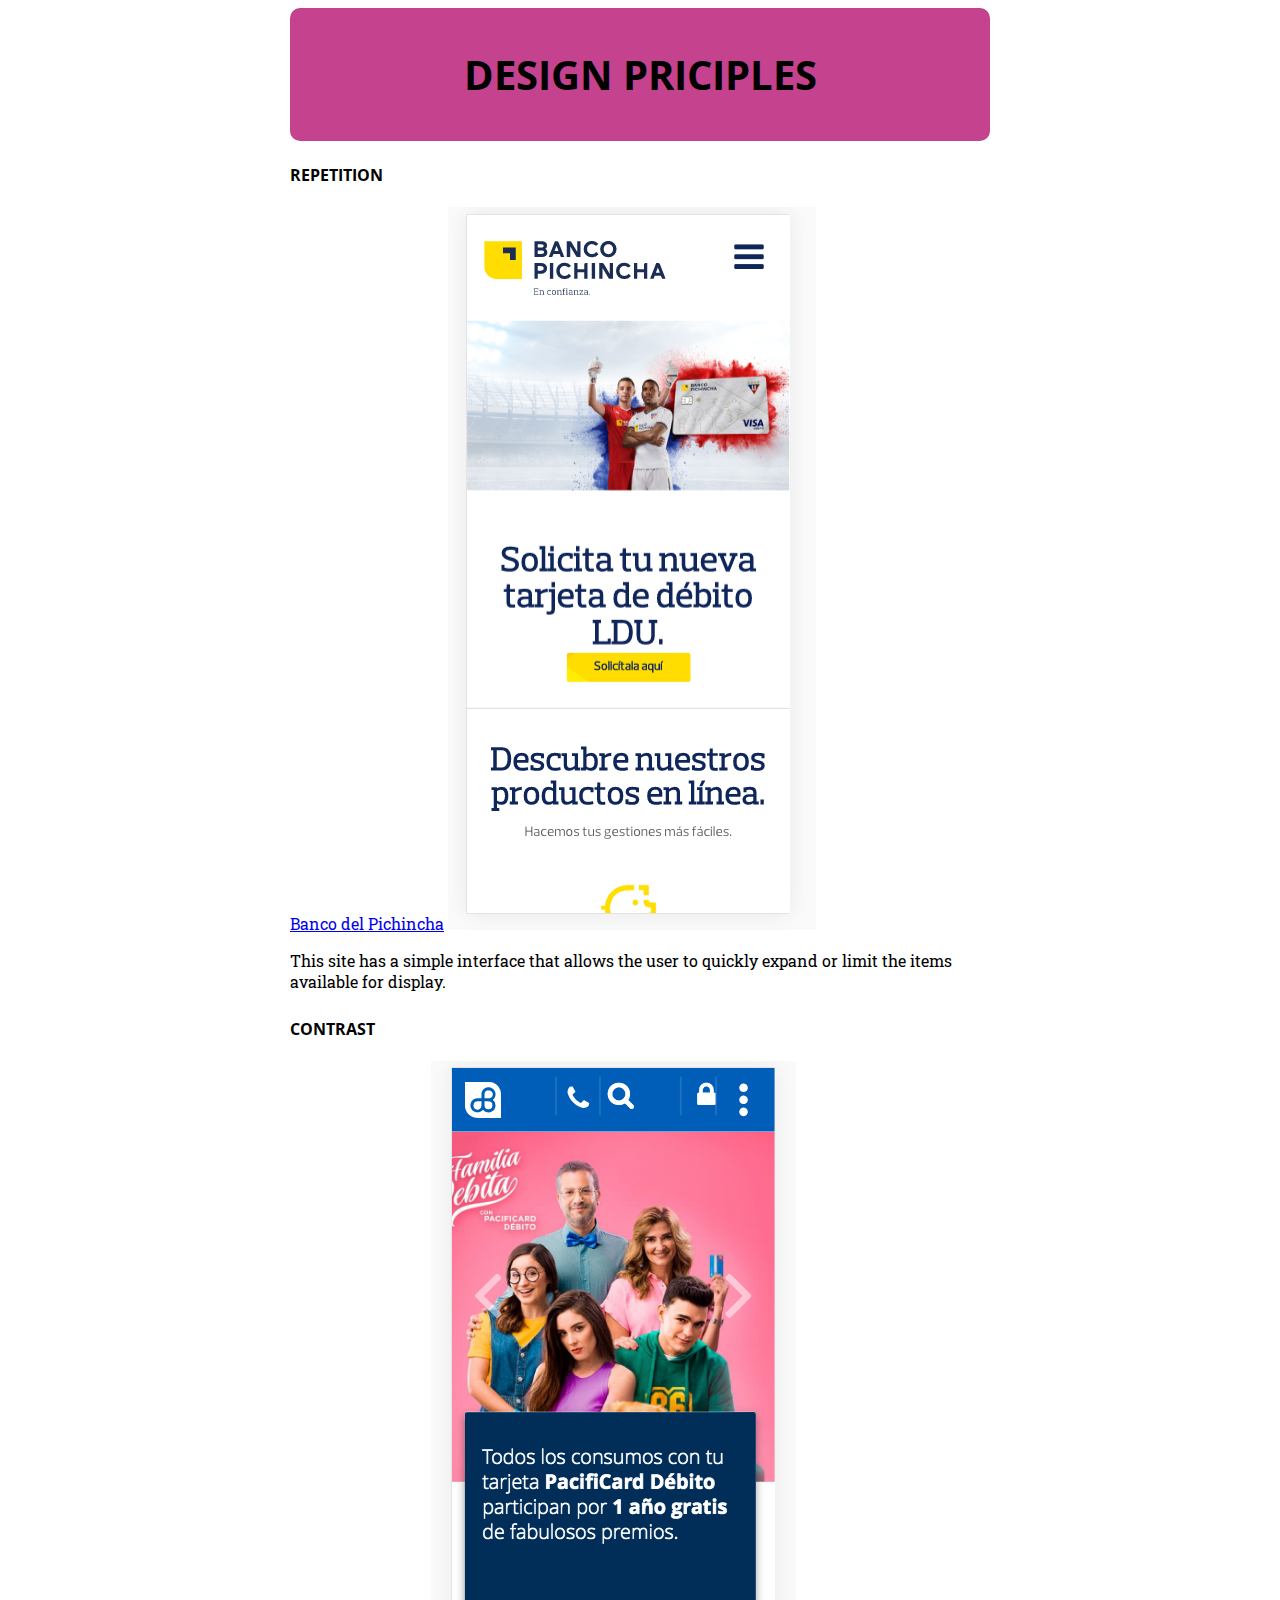
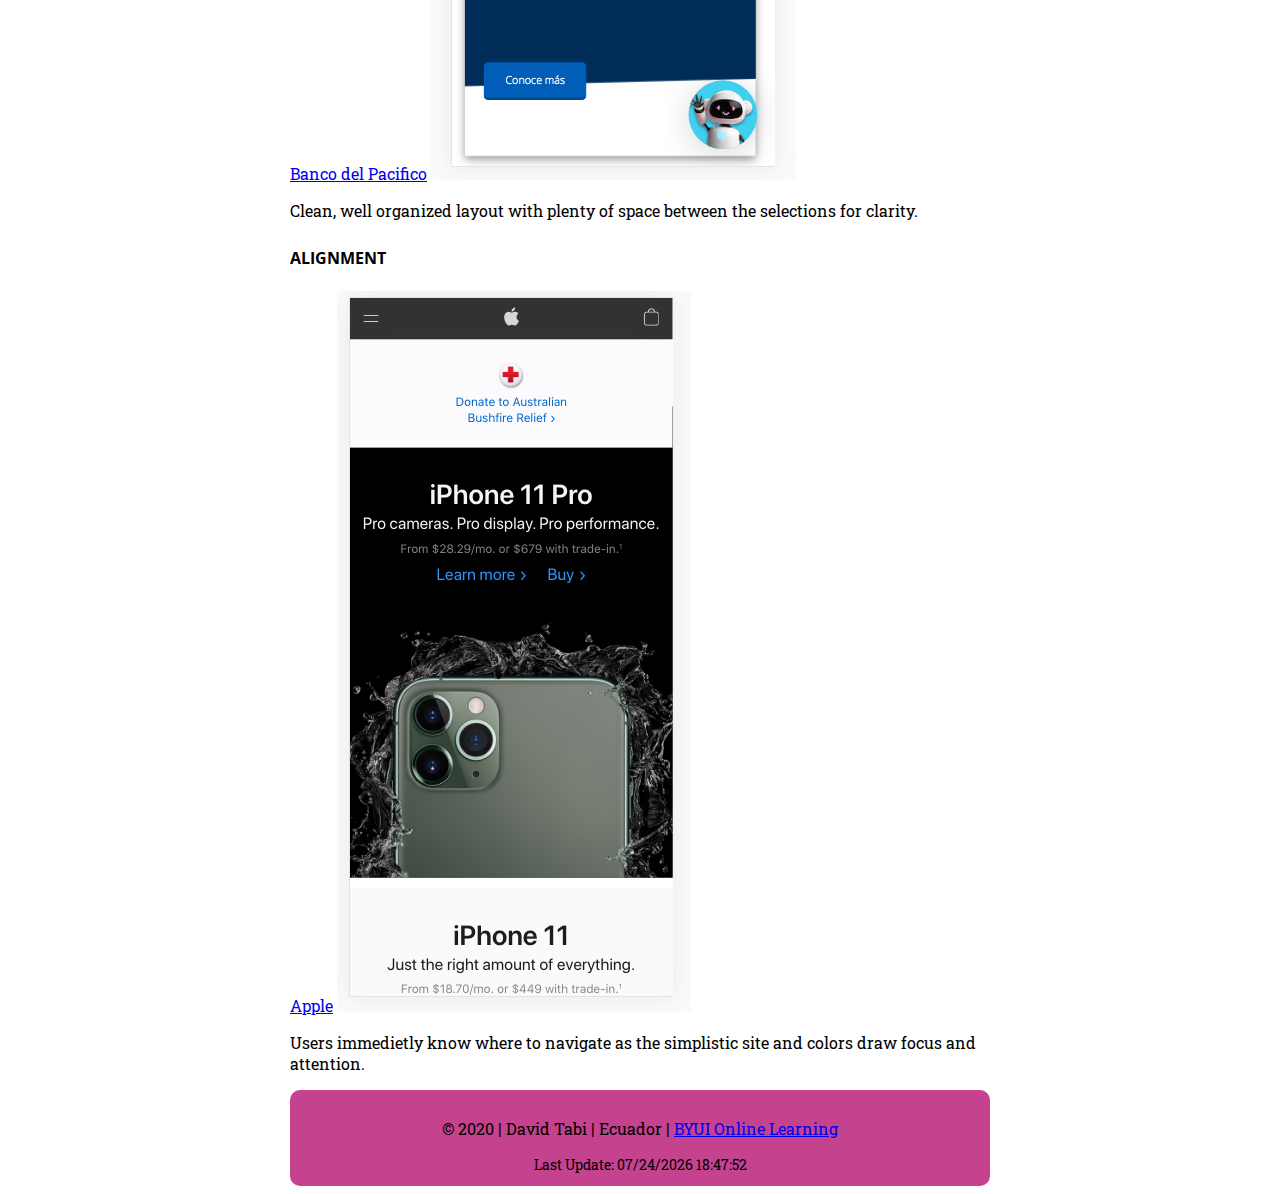
==== design-principles.html @ dc611399 "commit" ====
<!DOCTYPE html>
<html lang="en-us">
    <head>    
    <meta charset="UTF-8">
    <meta name="viewport" content="width=device-width, initial-scale=1.0, viewport-fit=cover">
    <meta http-equiv="X-UA-Compatible" content="ie=edge">
    <meta name="description" content="Assignment portal for David Tabi in CIT 230: Web Frontend Development at Brigham Young University - Idaho">
    <link rel="stylesheet" href="normalize.css">
    <link rel="stylesheet" href="design-principles.css">
    <link rel="stylesheet" href="middle.css">
    <script src="design-principles.js"></script>
    <title>Design Principles</title>
    </head> 
   
    <body onload="getUpdate()">
        <div class="Container1">
        <header>

            <h1>DESIGN PRICIPLES</h1>
        </header>
        <main>
            <section>
                <div>
                    <h2>REPETITION</h2>
                    <h4></h4>
                    <a href="https://www.pichincha.com">Banco del Pichincha</a>
                    <img src="image/banco del pichincha.JPG" alt="Banco del Pichincha">
                    <p>This site has a simple interface that allows the user to quickly
                        expand or limit the items available for display.
                    </p>
                </div>
            </section>
            <section>
                <div>
                    <h2>CONTRAST</h2>
                    <h4></h4>
                        <a href="https://www.bancodelpacifico.com">Banco del Pacifico</a>
                        <img src="image/Banco del Pacifico.JPG" alt="Banco del Pacifico">
                        <p>Clean, well organized layout with plenty of space between the selections for clarity.
                        </p>
                </div>
            </section>
            <section>
                <div>
                    <h2>ALIGNMENT</h2>
                    <h4></h4>
                    <a href="https://www.apple.com">Apple</a>
                    <img src="image/apple.JPG" alt="apple">
                    <p>Users immedietly know where to navigate as the simplistic site and colors draw focus and attention.
                    </p>
                </div>
            </section>
        </main>
           
       <footer>
           <p>&copy; 2020 | David Tabi | Ecuador | 
               <a href="https://www.byui.edu/online">BYUI Online Learning</a></p>
               <div id="outputDiv"></div>
       </footer>
    </div>
    </body>
</html>
---- design-principles.css ----
@import url('https://fonts.googleapis.com/css?family=Roboto+Slab&display=swap');
@import url('https://fonts.googleapis.com/css?family=Open+Sans&display=swap');

body{
    font-family: 'Roboto Slab', serif;
}

h1, h2, h3{

  font-family: 'Open Sans', sans-serif;
}

.Container1{
    margin: 0 auto;
    max-width: 700px;
}
header, footer{
    background-color: rgb(197, 66, 143);
    padding: .75rem;
    
    margin: 0 auto;
    text-align: center;
   
}

h2{
    padding-top: 10px;
    

}

#outputDiv{
 
    font-size: 14px;
}
---- middle.css ----
@media only screen and (min-width: 32.5em){
    h1{
font-size: 2.5rem;
    }

    h2{
        font-size: 1rem;

    }
    .img{
    
        border-radius: 10px;
        float: right;
        box-shadow: 1px 1px 1px 1px grey;
    }

    header, footer {
        border-radius: 10px;
    }
}
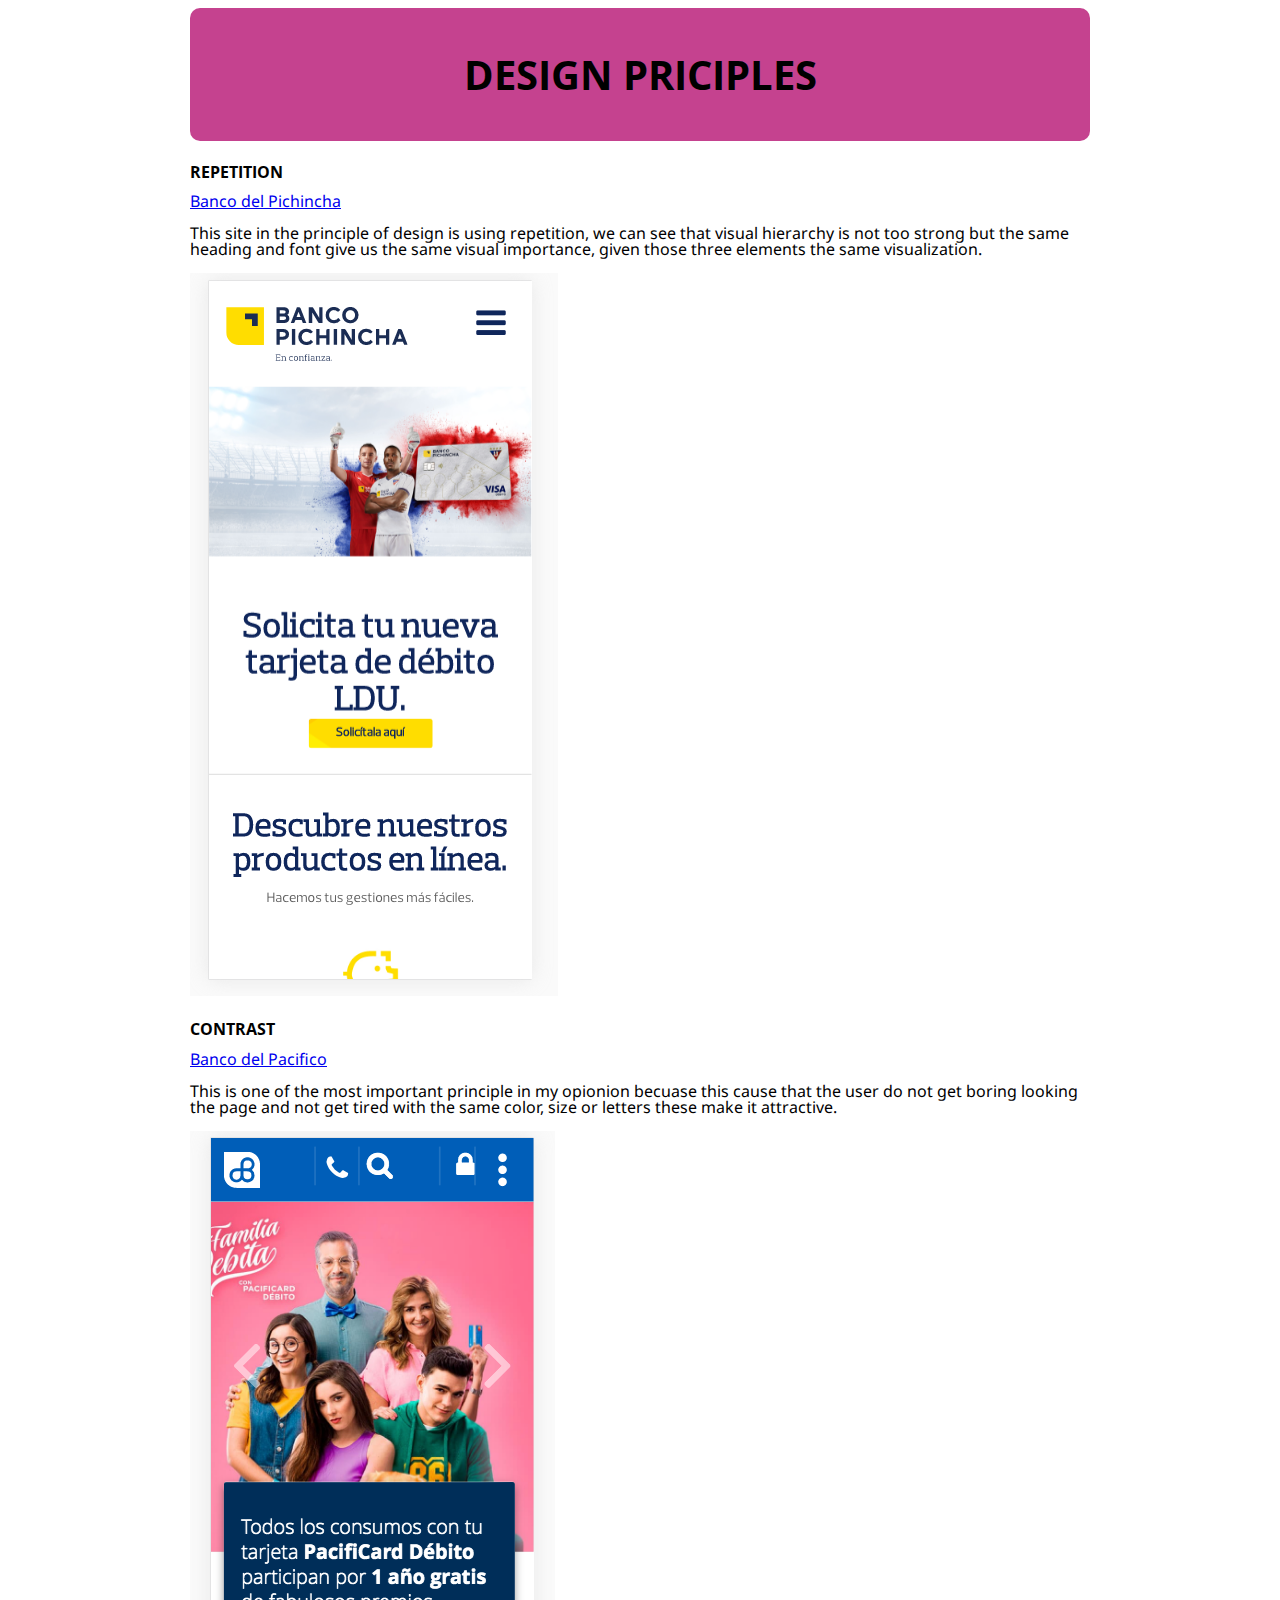
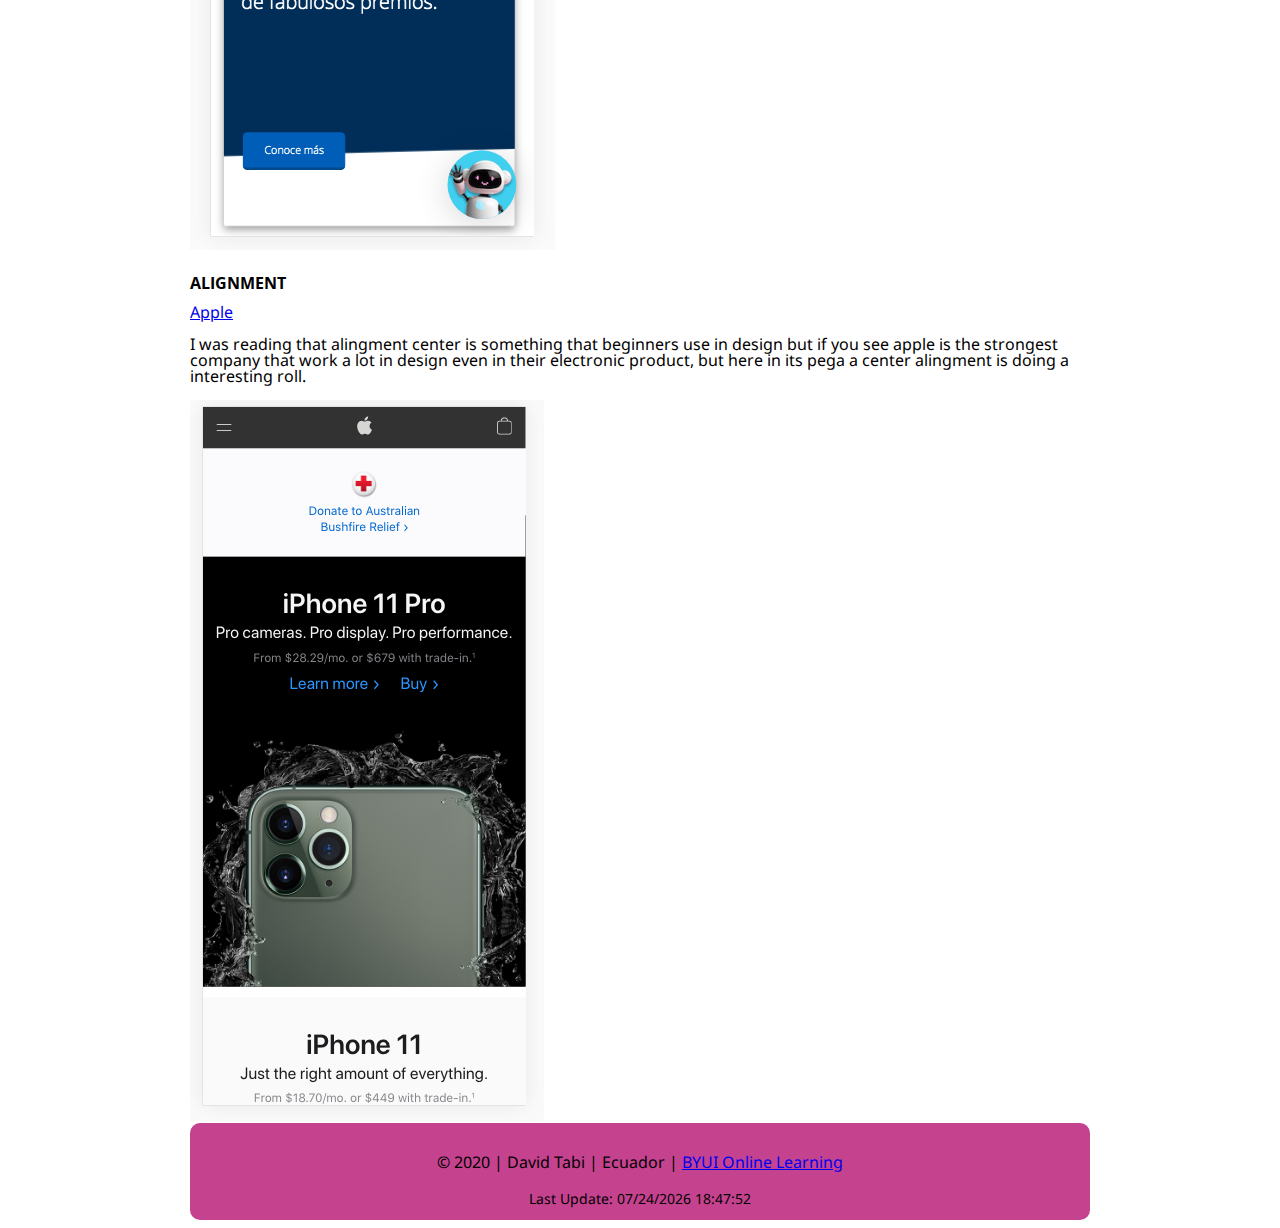
==== commit 9d536604: "commit" ====
--- a/design-principles.html
+++ b/design-principles.html
@@ -22,32 +22,37 @@
             <section>
                 <div>
                     <h2>REPETITION</h2>
-                    <h4></h4>
                     <a href="https://www.pichincha.com">Banco del Pichincha</a>
+                    <p>This site in the principle of design is using repetition, we can see that visual hierarchy is not too strong but the same heading and font give us the 
+                        same visual importance, given those three elements the same visualization.
+                    </p>
+                   
                     <img src="image/banco del pichincha.JPG" alt="Banco del Pichincha">
-                    <p>This site has a simple interface that allows the user to quickly
-                        expand or limit the items available for display.
-                    </p>
+                    
                 </div>
             </section>
             <section>
                 <div>
                     <h2>CONTRAST</h2>
-                    <h4></h4>
-                        <a href="https://www.bancodelpacifico.com">Banco del Pacifico</a>
+                    <a href="https://www.bancodelpacifico.com">Banco del Pacifico</a>
+                    <p>This is one of the most important principle in my opionion becuase this cause that the user do not get boring looking the page
+                        and not get tired with the same color, size or letters these make it attractive.
+                    </p>
+                        
                         <img src="image/Banco del Pacifico.JPG" alt="Banco del Pacifico">
-                        <p>Clean, well organized layout with plenty of space between the selections for clarity.
-                        </p>
+                        
                 </div>
             </section>
             <section>
                 <div>
                     <h2>ALIGNMENT</h2>
-                    <h4></h4>
                     <a href="https://www.apple.com">Apple</a>
+                    <p>I was reading that alingment center is something that beginners use in design but if you see apple is the strongest company 
+                        that work a lot in design even in their electronic product, but here in its pega a center alingment is doing a interesting roll.
+                    </p>
+                    
                     <img src="image/apple.JPG" alt="apple">
-                    <p>Users immedietly know where to navigate as the simplistic site and colors draw focus and attention.
-                    </p>
+                    
                 </div>
             </section>
         </main>
--- a/design-principles.css
+++ b/design-principles.css
@@ -1,8 +1,8 @@
-@import url('https://fonts.googleapis.com/css?family=Roboto+Slab&display=swap');
+@import url('https://fonts.googleapis.com/css?family=Noto+Sans&display=swap');
 @import url('https://fonts.googleapis.com/css?family=Open+Sans&display=swap');
 
 body{
-    font-family: 'Roboto Slab', serif;
+    font-family: 'Noto Sans', sans-serif;
 }
 
 h1, h2, h3{
@@ -12,15 +12,18 @@
 
 .Container1{
     margin: 0 auto;
-    max-width: 700px;
+    max-width: 900px;
 }
 header, footer{
     background-color: rgb(197, 66, 143);
     padding: .75rem;
-    
     margin: 0 auto;
     text-align: center;
    
+}
+main{
+    display: grid;
+    line-height: 1rem;
 }
 
 h2{
--- a/middle.css
+++ b/middle.css
@@ -17,4 +17,7 @@
     header, footer {
         border-radius: 10px;
     }
+    main {
+        grid-template-columns: 1fr;
+    }
 }